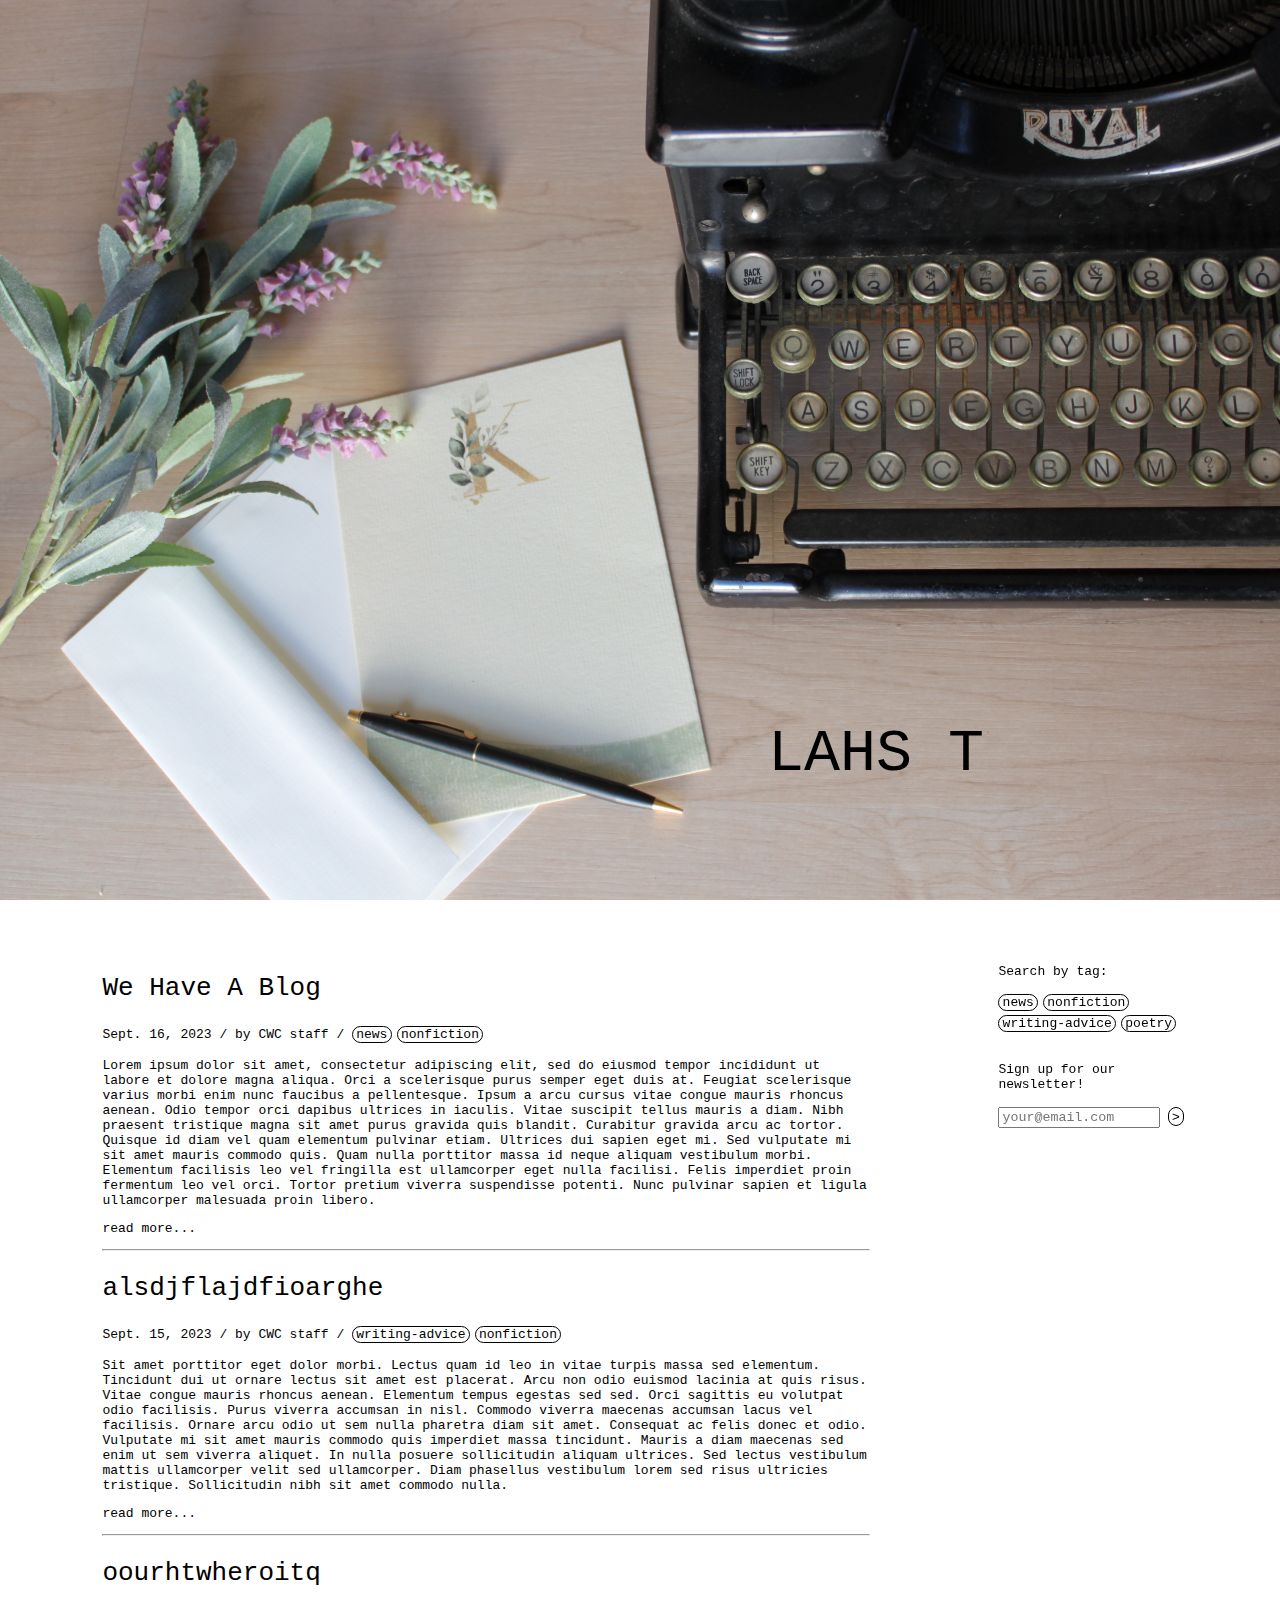
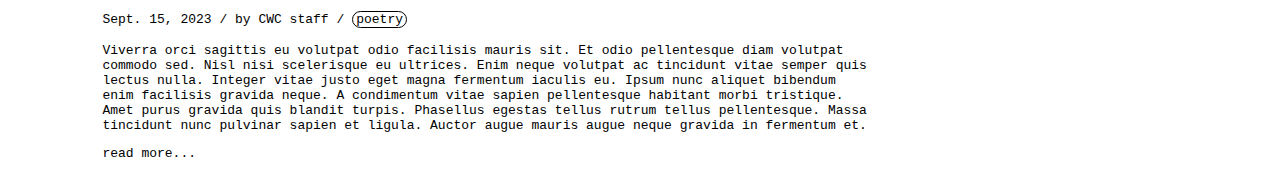
==== index.html @ 4013aa41 "Add newsletter signup (visual)" ====
<!DOCTYPE html>
<html lang="en">
<head>
	<meta charset="UTF-8">
	<title>Typewriter</title>
	<meta name="viewport" content="width=device-width,initial-scale=1">
	<link rel="stylesheet" href="style.css">
</head>

<body>
	<div id="banner">
		<h1 id="banner-text"> </h1>
	</div>
	<div id="content">
		<div id="posts">
		</div>
		<div id="sidebar">
			<div id="tags">
				<p> Search by tag: </p>
			</div> <br/>
			<form id="form">
				<p> Sign up for our newsletter! </p>
				<input id="email" type="email" placeholder="your@email.com" form="form">
				<input class="tag" type="submit" value=">" form="form">
			</form>
		</div>
	</div>
	<script type="module" src="script.js"></script>
	<script type="module" src="posts.js"></script>
</body>
</html>
---- style.css ----
body, html {
	height: 100%;
	margin: 0;
	font-family: monospace;
}

#banner {
	background-image: url("assets/banner.jpg");
	height: 100%;
	background-position: center;
	background-size: cover;
	background-repeat: no-repeat;
}

h1 {
	font-weight: lighter;
	font-size: 60px;
	margin: 0;
}

h2 {
	font-size: 2em;
	font-weight: normal;
}

#banner-text {
	position: absolute;
	top: 80vh;
	left: 60vw;
}

#content {
	display: flex;
	margin: 4vw;
	margin-left: 8vw;
}

#posts {
	margin-right: 10vw;
	width: 60vw;
}

#sidebar {
	overflow: auto;
	position: sticky;
	top: 5vh;
	width: 15vw;
	height: 200px;
}

#email {
	width: 12vw;
	font-family: monospace;
}

.tag {
	display: inline-block;
	color: black;
	border: 1px solid black;
	border-radius: 5em;
	text-decoration: none;
	padding-left: 0.25vw;
	padding-right: 0.25vw;
	margin-right: 0.4vw;
	margin-top: 0.15vw;
	margin-bottom: 0.15vw;
	background-color: white;
}

a {
	color: black;
	text-decoration: none;
}

a:hover, .tag:hover {
	text-decoration: underline;
	color: lightslategrey;
	border-color: lightslategrey;
	cursor: pointer;
}
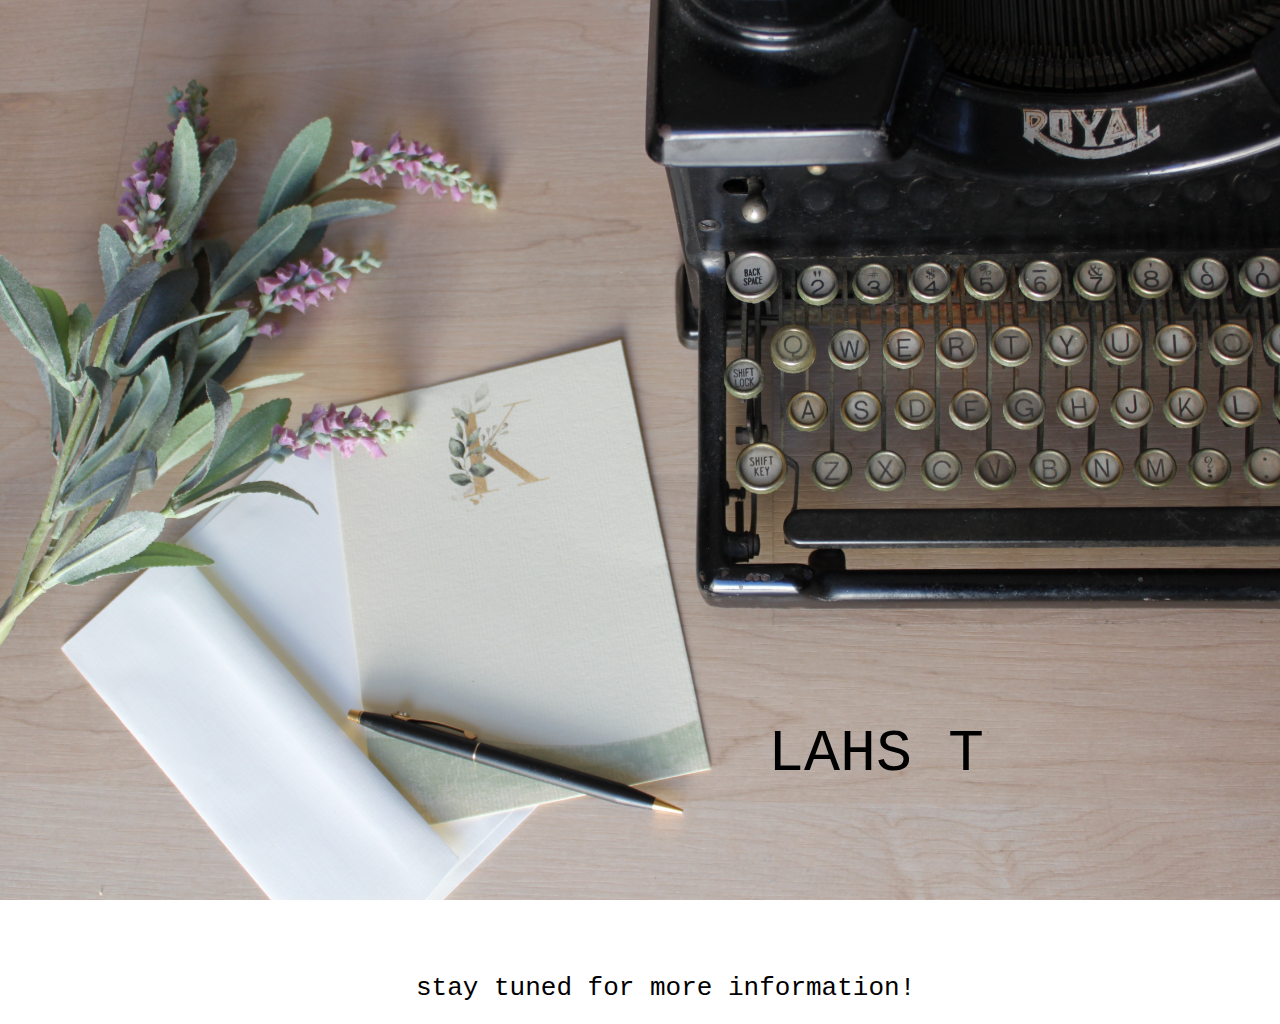
==== commit 1385b7f4: "Clean up all fake posts for production" ====
--- a/index.html
+++ b/index.html
@@ -11,19 +11,8 @@
 	<div id="banner">
 		<h1 id="banner-text"> </h1>
 	</div>
-	<div id="content">
-		<div id="posts">
-		</div>
-		<div id="sidebar">
-			<div id="tags">
-				<p> Search by tag: </p>
-			</div> <br/>
-			<form id="form">
-				<p> Sign up for our newsletter! </p>
-				<input id="email" type="email" placeholder="your@email.com" form="form">
-				<input class="tag" type="submit" value=">" form="form">
-			</form>
-		</div>
+	<div id="content" style="justify-content: center;">
+		<h2> stay tuned for more information!</h2>
 	</div>
 	<script type="module" src="script.js"></script>
 	<script type="module" src="posts.js"></script>
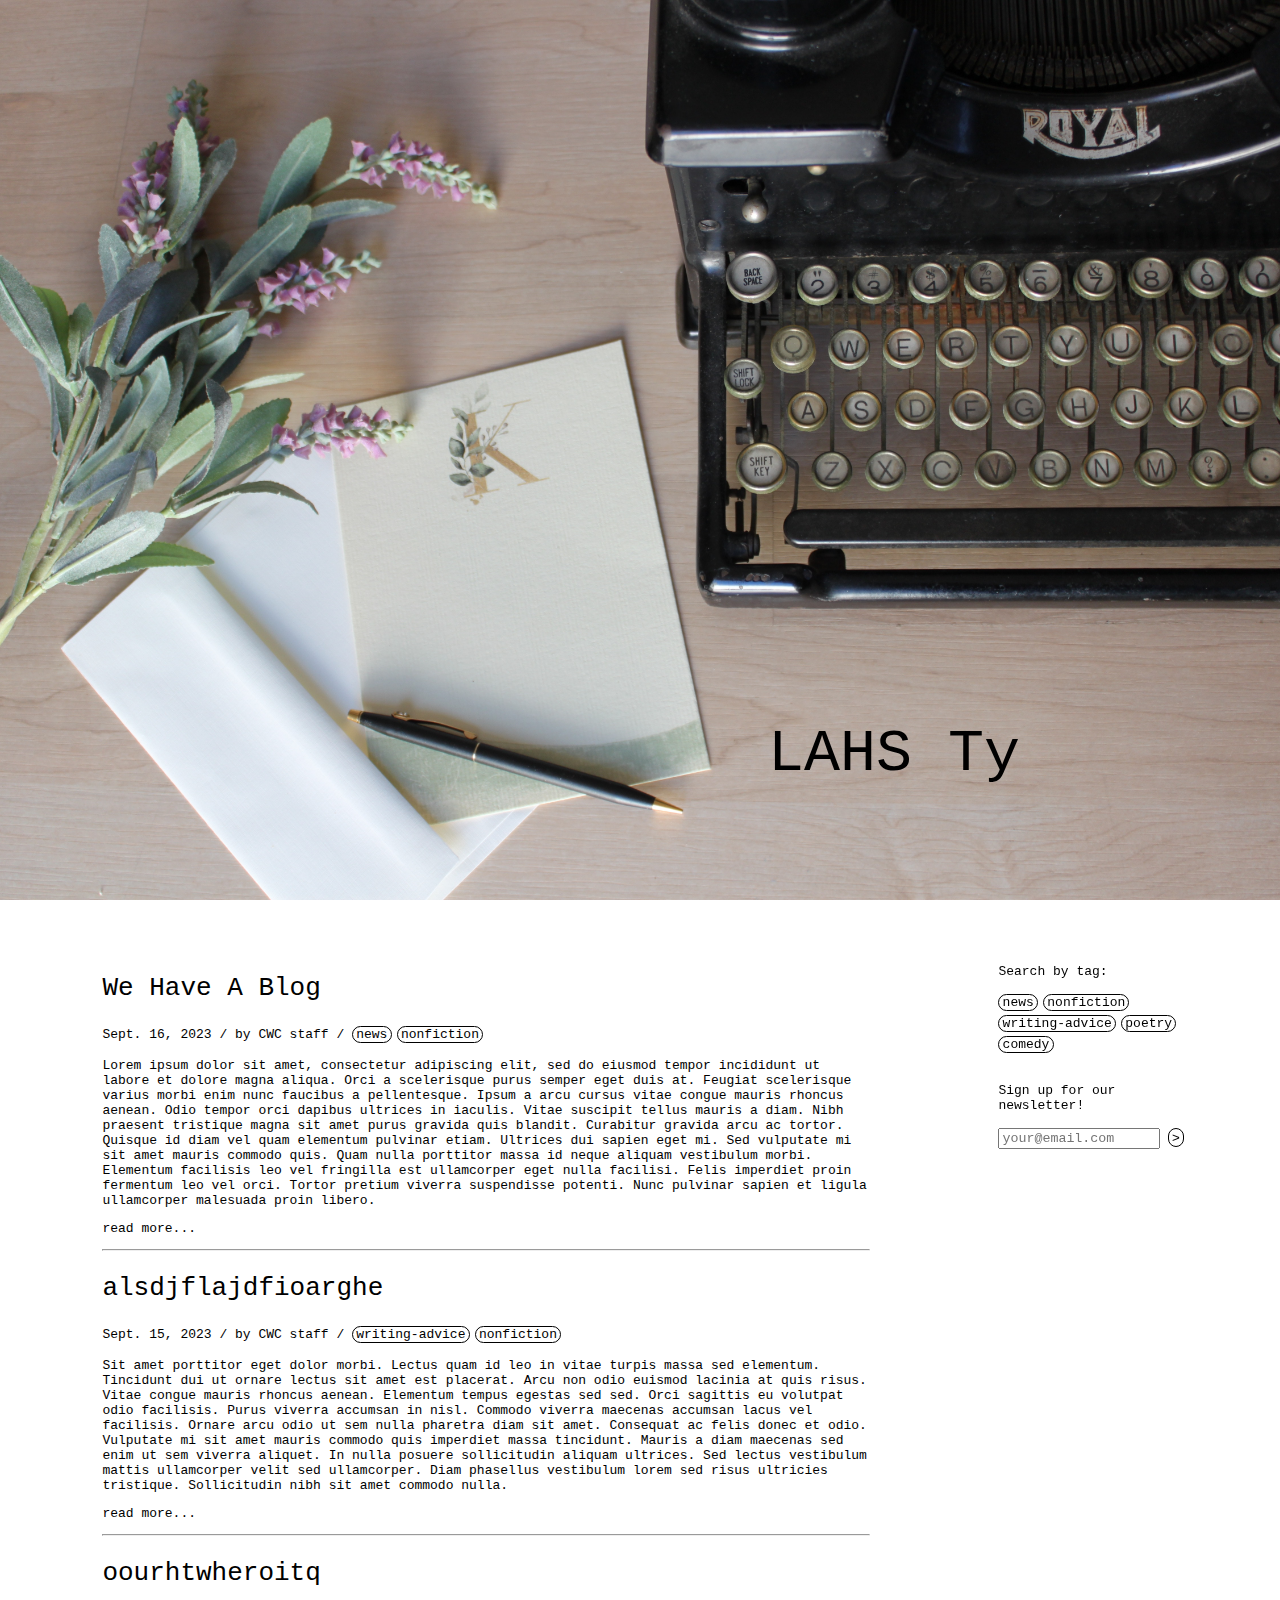
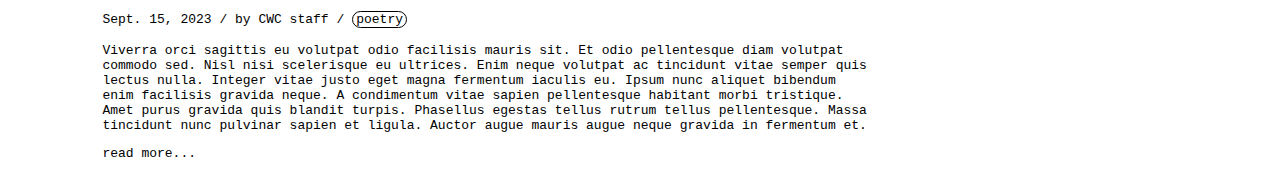
==== commit 28a31e25: "Load tags dynamically using query string" ====
--- a/index.html
+++ b/index.html
@@ -4,17 +4,28 @@
 	<meta charset="UTF-8">
 	<title>Typewriter</title>
 	<meta name="viewport" content="width=device-width,initial-scale=1">
-	<link rel="stylesheet" href="style.css">
+	<link rel="stylesheet" href="homeStyle.css">
 </head>
 
 <body>
 	<div id="banner">
 		<h1 id="banner-text"> </h1>
 	</div>
-	<div id="content" style="justify-content: center;">
-		<h2> stay tuned for more information!</h2>
+	<div id="content">
+		<div id="posts">
+		</div>
+		<div id="sidebar">
+			<div id="tags">
+				<p> Search by tag: </p>
+			</div> <br/>
+			<form id="form">
+				<p> Sign up for our newsletter! </p>
+				<input id="email" type="email" placeholder="your@email.com" form="form">
+				<input class="tag" type="submit" value=">" form="form">
+			</form>
+		</div>
 	</div>
-	<script type="module" src="script.js"></script>
+	<script type="module" src="homeScript.js"></script>
 	<script type="module" src="posts.js"></script>
 </body>
 </html> --- a/homeStyle.css
+++ b/homeStyle.css
@@ -0,0 +1,80 @@
+body, html {
+	height: 100%;
+	margin: 0;
+	font-family: monospace;
+}
+
+#banner {
+	background-image: url("assets/banner.jpg");
+	height: 100%;
+	background-position: center;
+	background-size: cover;
+	background-repeat: no-repeat;
+}
+
+h1 {
+	font-weight: lighter;
+	font-size: 60px;
+	margin: 0;
+}
+
+h2 {
+	font-size: 2em;
+	font-weight: normal;
+}
+
+#banner-text {
+	position: absolute;
+	top: 80vh;
+	left: 60vw;
+}
+
+#content {
+	display: flex;
+	margin: 4vw;
+	margin-left: 8vw;
+}
+
+#posts {
+	margin-right: 10vw;
+	width: 60vw;
+}
+
+#sidebar {
+	overflow: auto;
+	position: sticky;
+	top: 5vh;
+	width: 15vw;
+	height: 200px;
+}
+
+#email {
+	width: 12vw;
+	font-family: monospace;
+}
+
+.tag {
+	display: inline-block;
+	color: black;
+	border: 1px solid black;
+	border-radius: 5em;
+	text-decoration: none;
+	padding-left: 0.25vw;
+	padding-right: 0.25vw;
+	margin-right: 0.4vw;
+	margin-top: 0.15vw;
+	margin-bottom: 0.15vw;
+	background-color: white;
+}
+
+a {
+	color: black;
+	text-decoration: none;
+}
+
+a:hover, .tag:hover {
+	text-decoration: underline;
+	color: lightslategrey;
+	border-color: lightslategrey;
+	cursor: pointer;
+}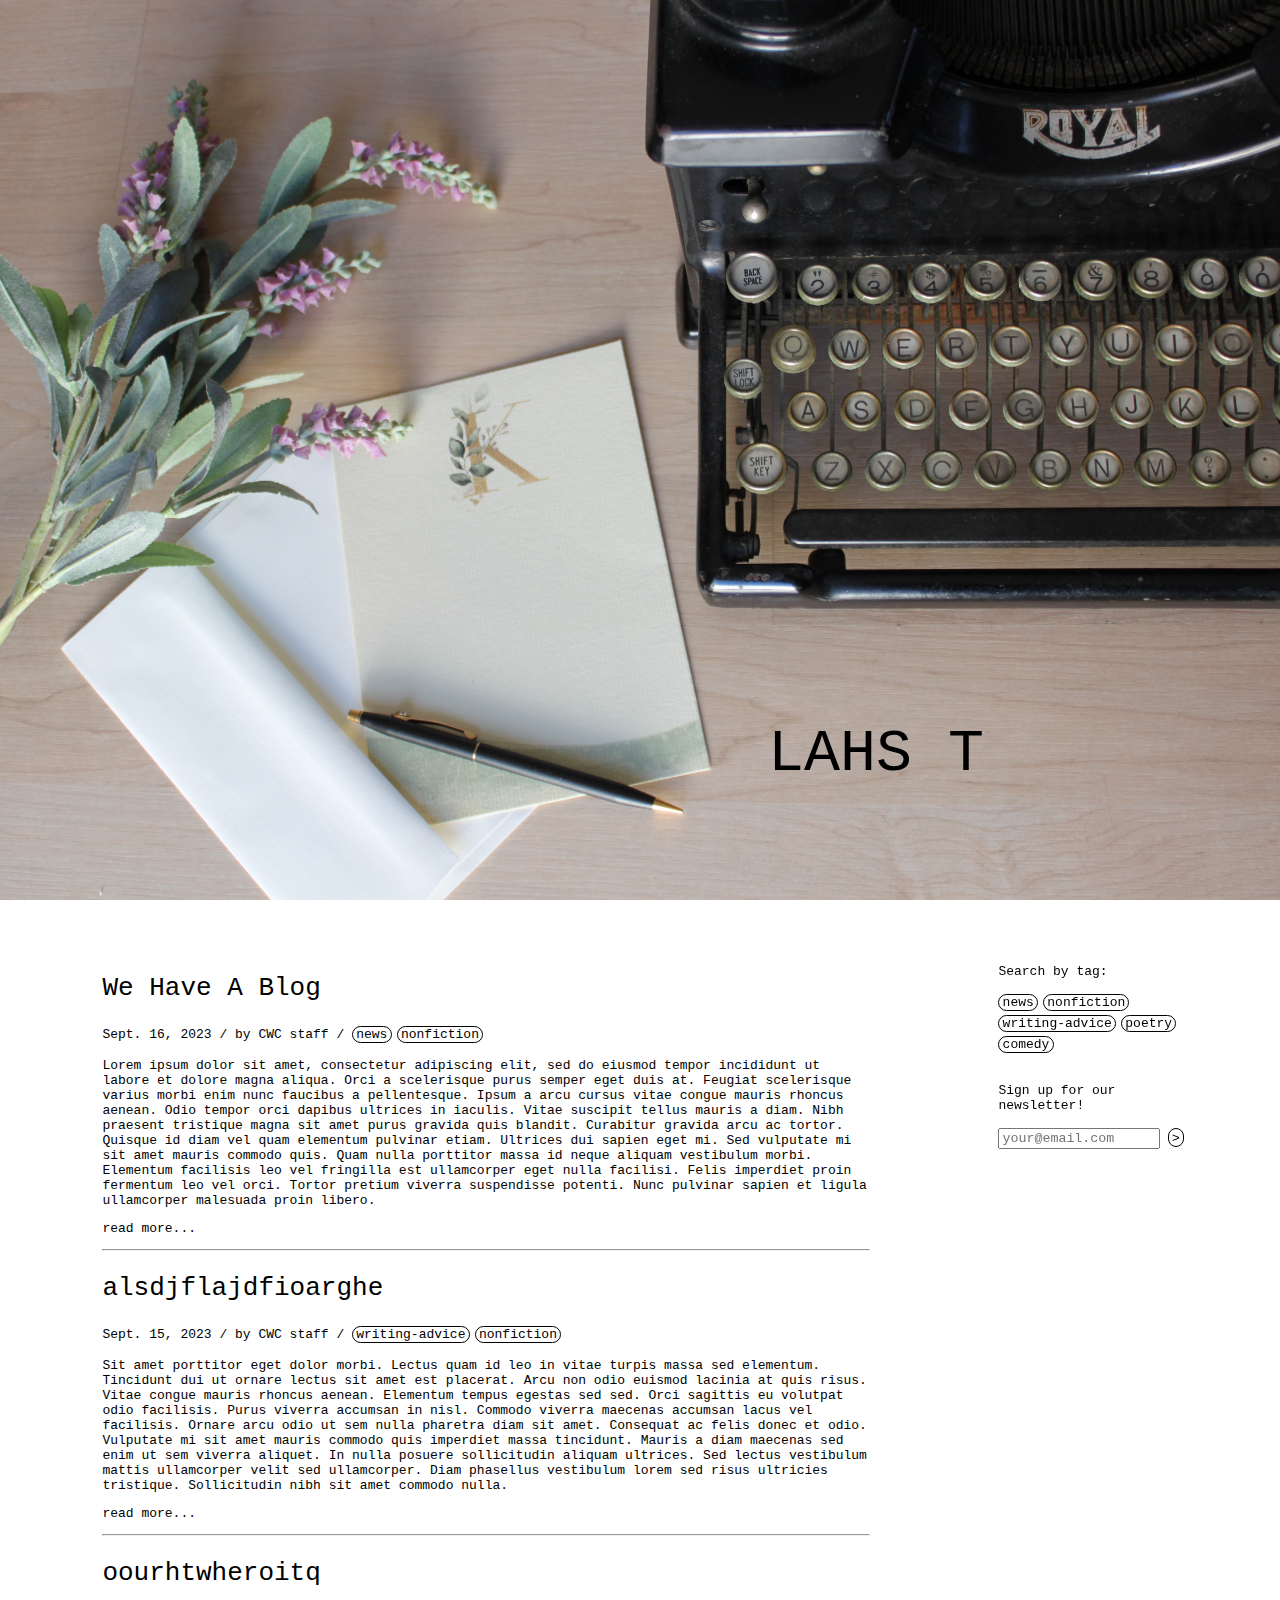
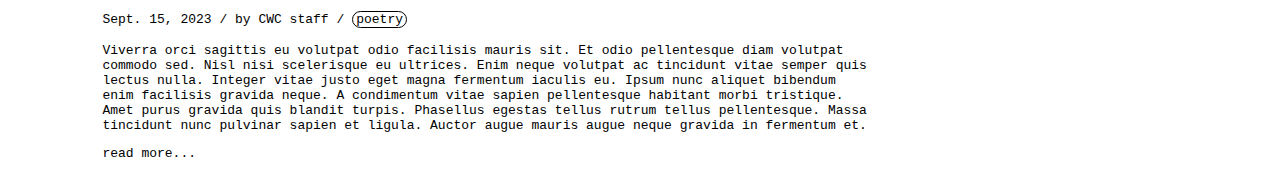
==== commit 7a1ce15d: "Add newsletter signup (functionality)" ====
--- a/index.html
+++ b/index.html
@@ -18,10 +18,10 @@
 			<div id="tags">
 				<p> Search by tag: </p>
 			</div> <br/>
-			<form id="form">
+			<form id="form" method="post" action="https://script.google.com/macros/s/AKfycbw8hzd4PCHSgVtXlCd2JwGyQE6it8qiMoY53aNIfoMX2RFKjdZTLq54RYPbixeHH0RmIA/exec">
 				<p> Sign up for our newsletter! </p>
-				<input id="email" type="email" placeholder="your@email.com" form="form">
-				<input class="tag" type="submit" value=">" form="form">
+				<input name="Email" id="email" type="email" placeholder="your@email.com" form="form">
+				<input class="tag" type="submit" id="subscribe" value=">" form="form">
 			</form>
 		</div>
 	</div>
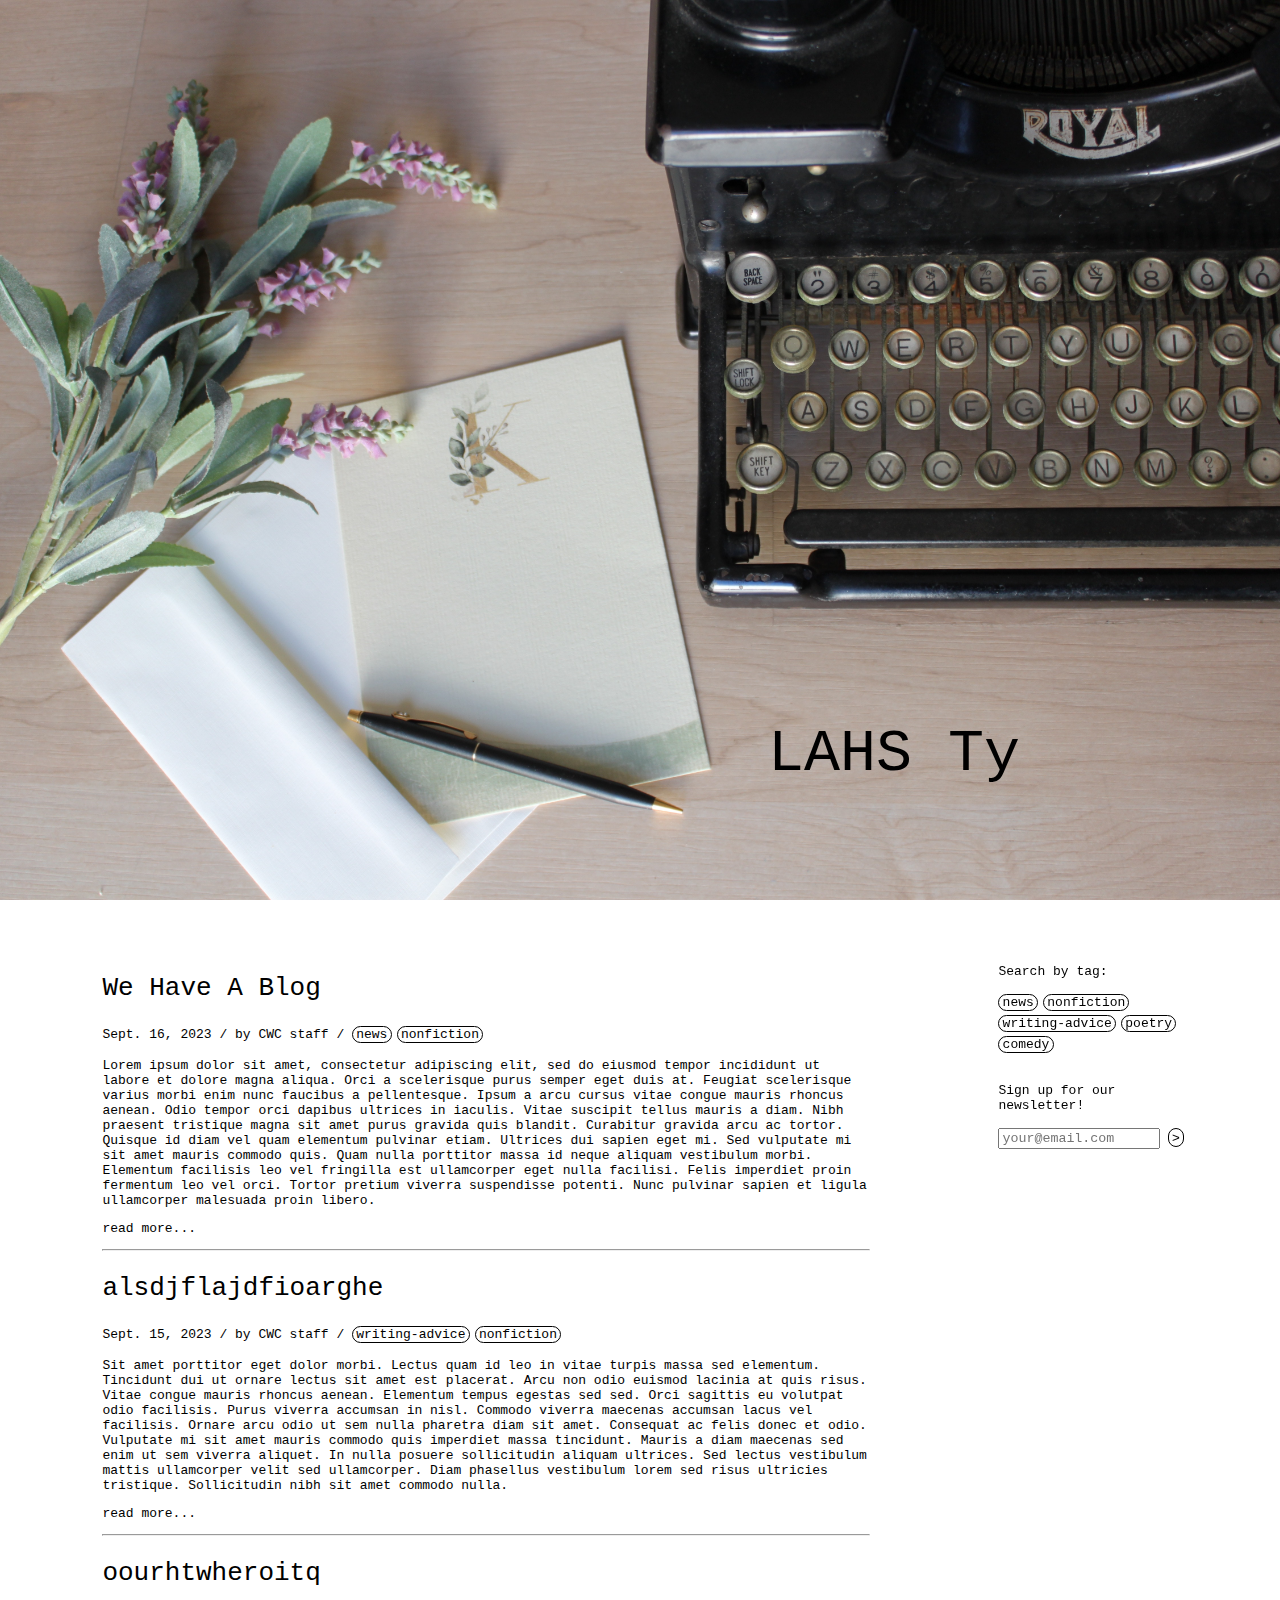
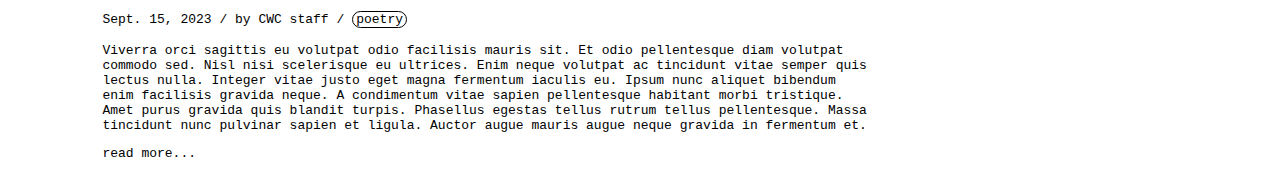
==== commit e18b6d0c: "Add error messages for form submits" ====
--- a/index.html
+++ b/index.html
@@ -18,9 +18,10 @@
 			<div id="tags">
 				<p> Search by tag: </p>
 			</div> <br/>
-			<form id="form" method="post" action="https://script.google.com/macros/s/AKfycbw8hzd4PCHSgVtXlCd2JwGyQE6it8qiMoY53aNIfoMX2RFKjdZTLq54RYPbixeHH0RmIA/exec">
+			<form id="form" method="post" action="https://script.google.com/macros/s/AKfycbzRjihFyyg94RuaXE4k05VAOetSpnv1QqvxB3l3nKptyMw60zK4-I3OhcgcSE21I84B/exec">
 				<p> Sign up for our newsletter! </p>
 				<input name="Email" id="email" type="email" placeholder="your@email.com" form="form">
+				<input name="sheetName" id="sheetname" type="text" value="Newsletter" hidden>
 				<input class="tag" type="submit" id="subscribe" value=">" form="form">
 			</form>
 		</div>
--- a/homeStyle.css
+++ b/homeStyle.css
@@ -45,7 +45,7 @@
 	position: sticky;
 	top: 5vh;
 	width: 15vw;
-	height: 200px;
+	height: 250px;
 }
 
 #email {
@@ -77,4 +77,11 @@
 	color: lightslategrey;
 	border-color: lightslategrey;
 	cursor: pointer;
+}
+
+.tag:disabled {
+	text-decoration: none;
+	color: lightslategrey;
+	border-color: lightslategrey;
+	cursor: default;
 }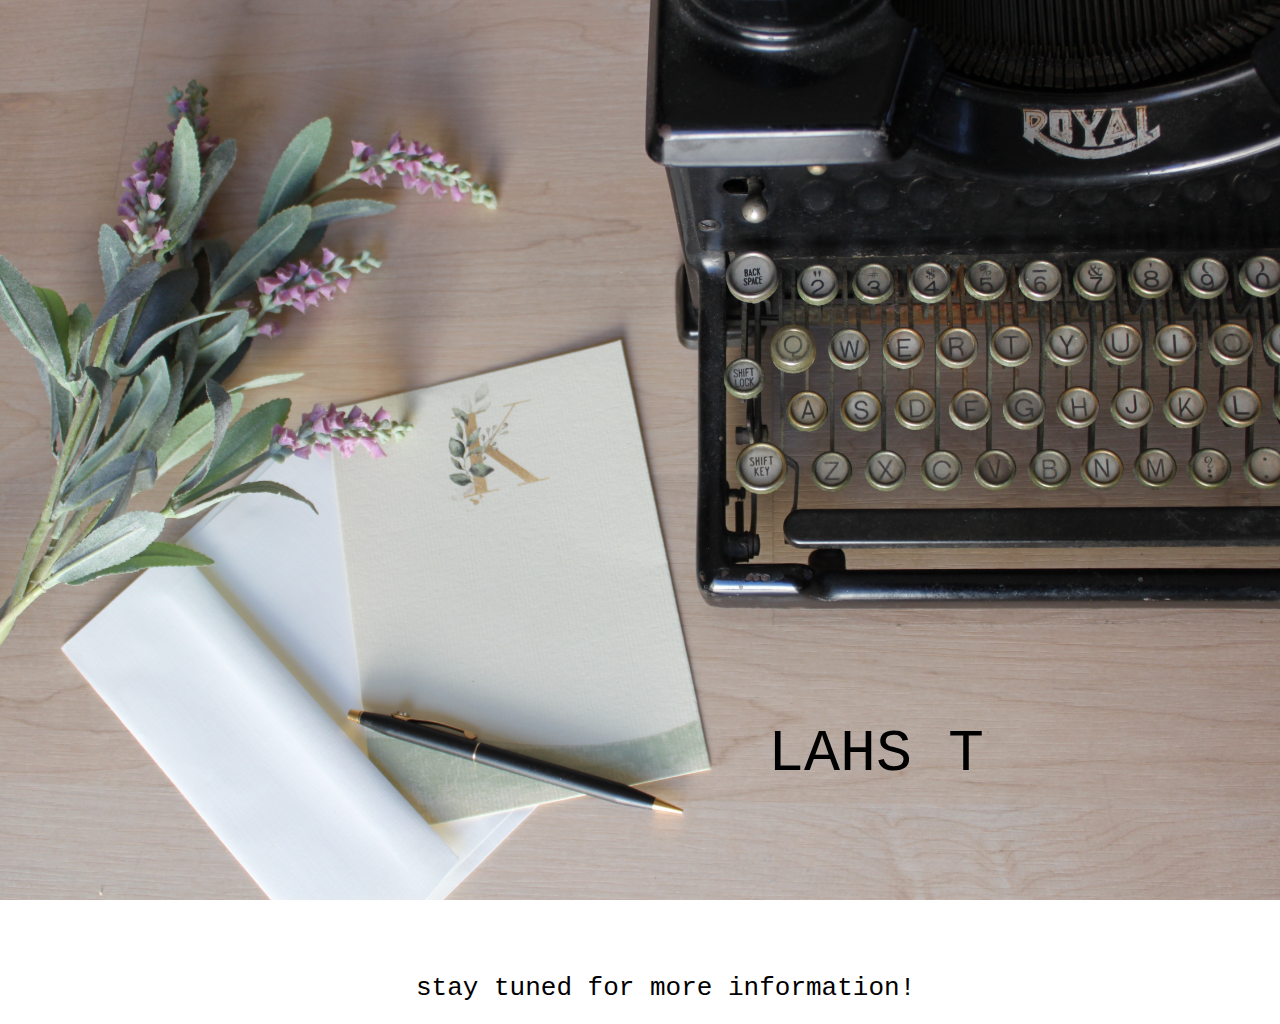
==== commit 9a680585: "Make a presentable front page" ====
--- a/index.html
+++ b/index.html
@@ -11,20 +11,8 @@
 	<div id="banner">
 		<h1 id="banner-text"> </h1>
 	</div>
-	<div id="content">
-		<div id="posts">
-		</div>
-		<div id="sidebar">
-			<div id="tags">
-				<p> Search by tag: </p>
-			</div> <br/>
-			<form id="form" method="post" action="https://script.google.com/macros/s/AKfycbzRjihFyyg94RuaXE4k05VAOetSpnv1QqvxB3l3nKptyMw60zK4-I3OhcgcSE21I84B/exec">
-				<p> Sign up for our newsletter! </p>
-				<input name="Email" id="email" type="email" placeholder="your@email.com" form="form">
-				<input name="sheetName" id="sheetname" type="text" value="Newsletter" hidden>
-				<input class="tag" type="submit" id="subscribe" value=">" form="form">
-			</form>
-		</div>
+	<div id="content" style="justify-content: center;">
+		<h2>stay tuned for more information!</h2>
 	</div>
 	<script type="module" src="homeScript.js"></script>
 	<script type="module" src="posts.js"></script>
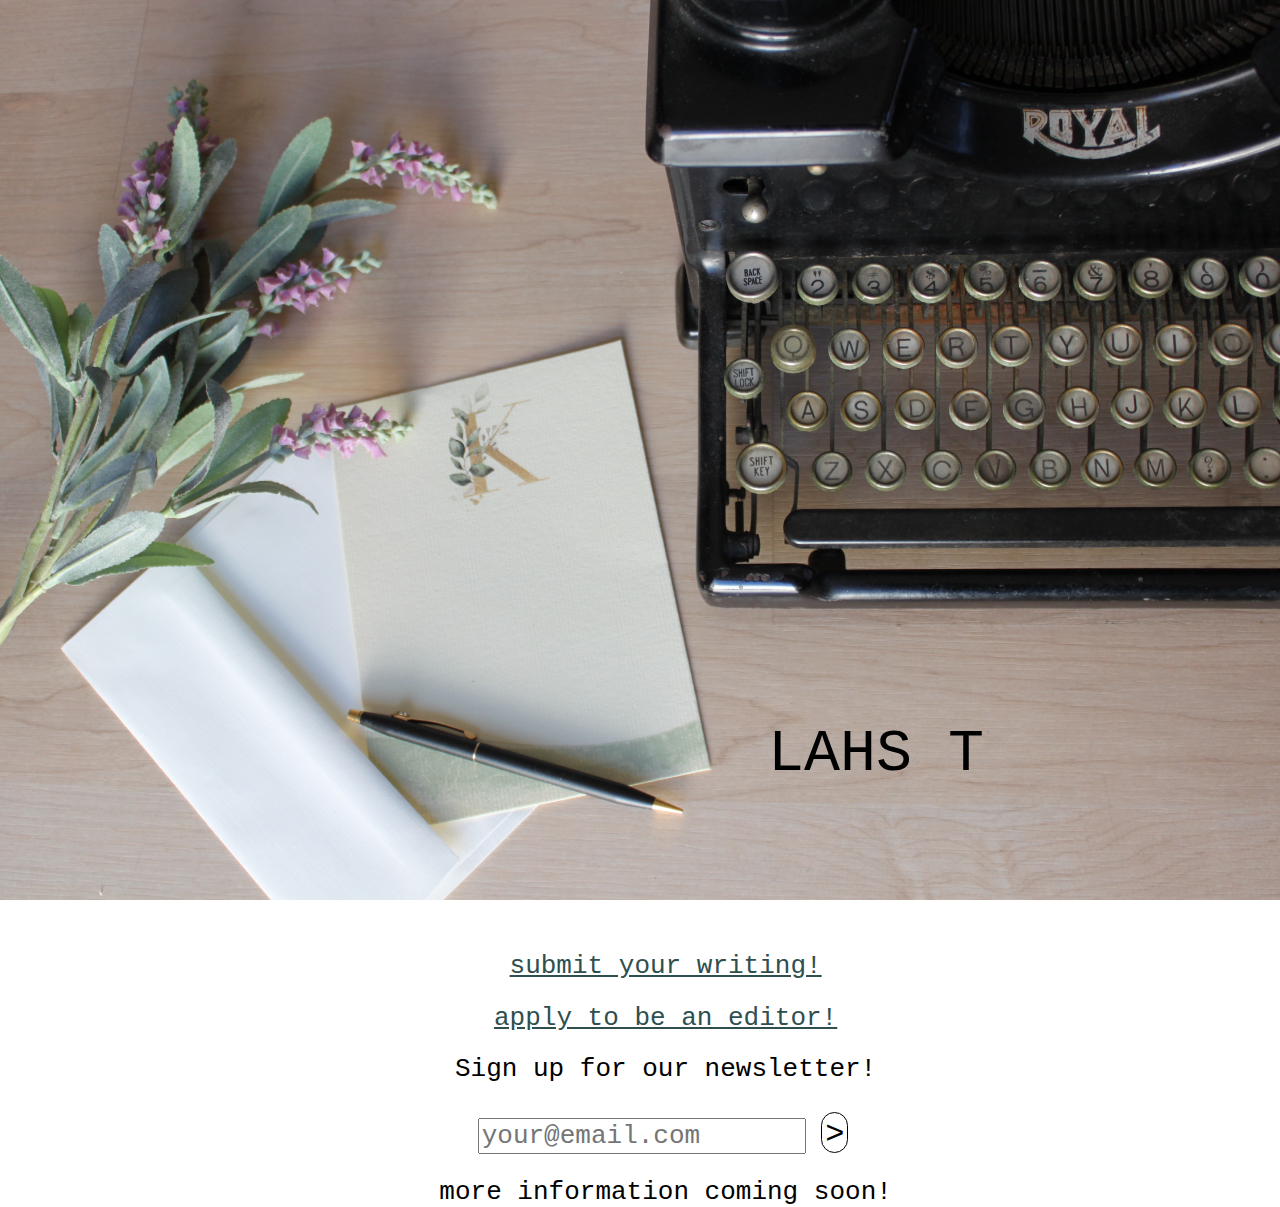
==== commit c5d1831f: "Add links to submission and editor forms!" ====
--- a/index.html
+++ b/index.html
@@ -12,8 +12,20 @@
 		<h1 id="banner-text"> </h1>
 	</div>
 	<div id="content" style="justify-content: center;">
-		<h2>stay tuned for more information!</h2>
+		<h2> <a href="https://docs.google.com/forms/d/e/1FAIpQLSc2Kci0NMyBp0ZVtRxy3uBE4isdaN4ek0Gfgex_JCa5VifxGw/viewform"> submit your writing! </a> </h2>
+		<h2> <a href="https://docs.google.com/forms/d/e/1FAIpQLScBG45qNz2tiVwAbhU7oobel9-MqZY45PYpy0jX7G46MEgTFg/viewform"> apply to be an editor! </a> </h2>
+		<form id="form" method="post" action="https://script.google.com/macros/s/AKfycbzRjihFyyg94RuaXE4k05VAOetSpnv1QqvxB3l3nKptyMw60zK4-I3OhcgcSE21I84B/exec">
+			<h2> Sign up for our newsletter! </p>
+			<span>
+				<input name="Email" id="email" type="email" placeholder="your@email.com" form="form">
+				<input name="sheetName" id="sheetname" type="text" value="Newsletter" hidden>
+				<input class="tag" type="submit" id="subscribe" value=">" form="form">
+			</span>
+		</form>
+
+		<h2>more information coming soon!</h2>
 	</div>
+
 	<script type="module" src="homeScript.js"></script>
 	<script type="module" src="posts.js"></script>
 </body>
--- a/homeStyle.css
+++ b/homeStyle.css
@@ -30,7 +30,7 @@
 }
 
 #content {
-	display: flex;
+	text-align: center;
 	margin: 4vw;
 	margin-left: 8vw;
 }
@@ -49,8 +49,12 @@
 }
 
 #email {
-	width: 12vw;
+	width: 25vw;
 	font-family: monospace;
+}
+
+input {
+	font-size: 1em;
 }
 
 .tag {
@@ -68,8 +72,8 @@
 }
 
 a {
-	color: black;
-	text-decoration: none;
+	color: darkslategrey;
+	text-decoration: underline;
 }
 
 a:hover, .tag:hover {
